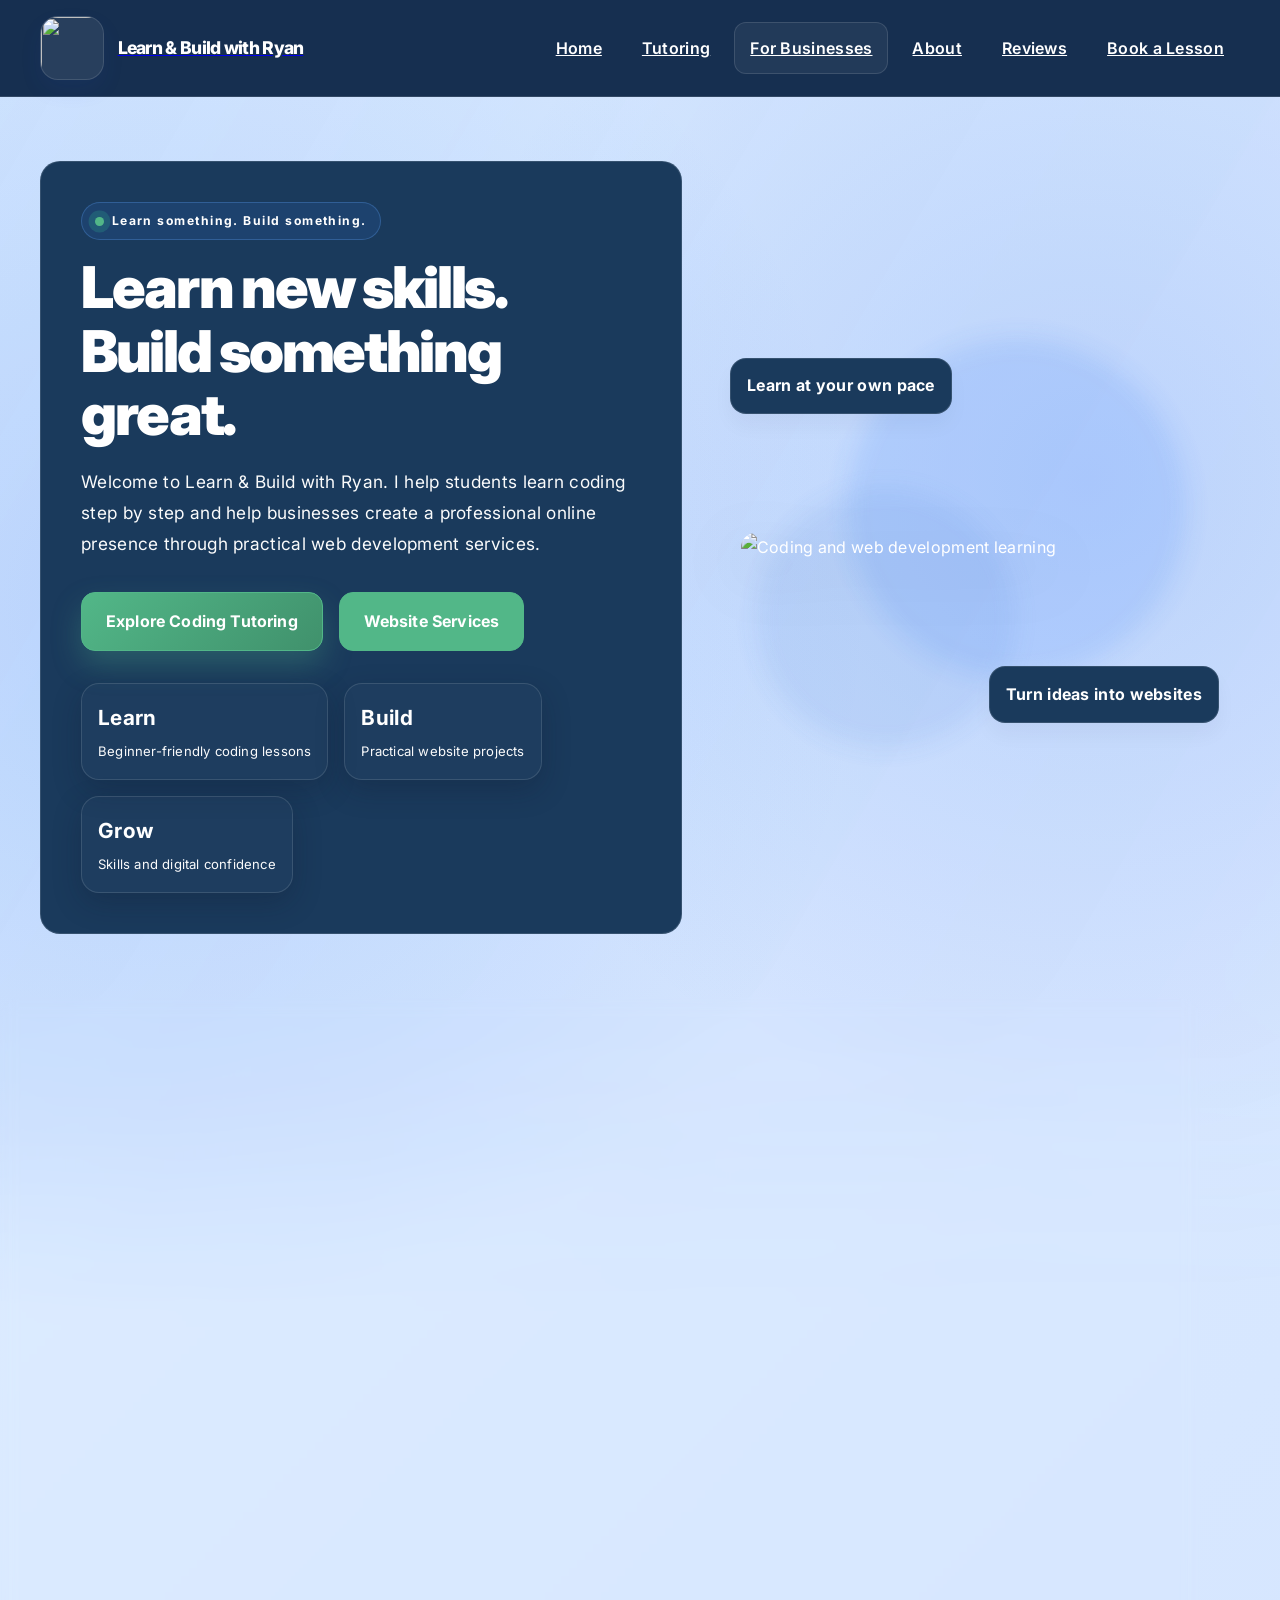
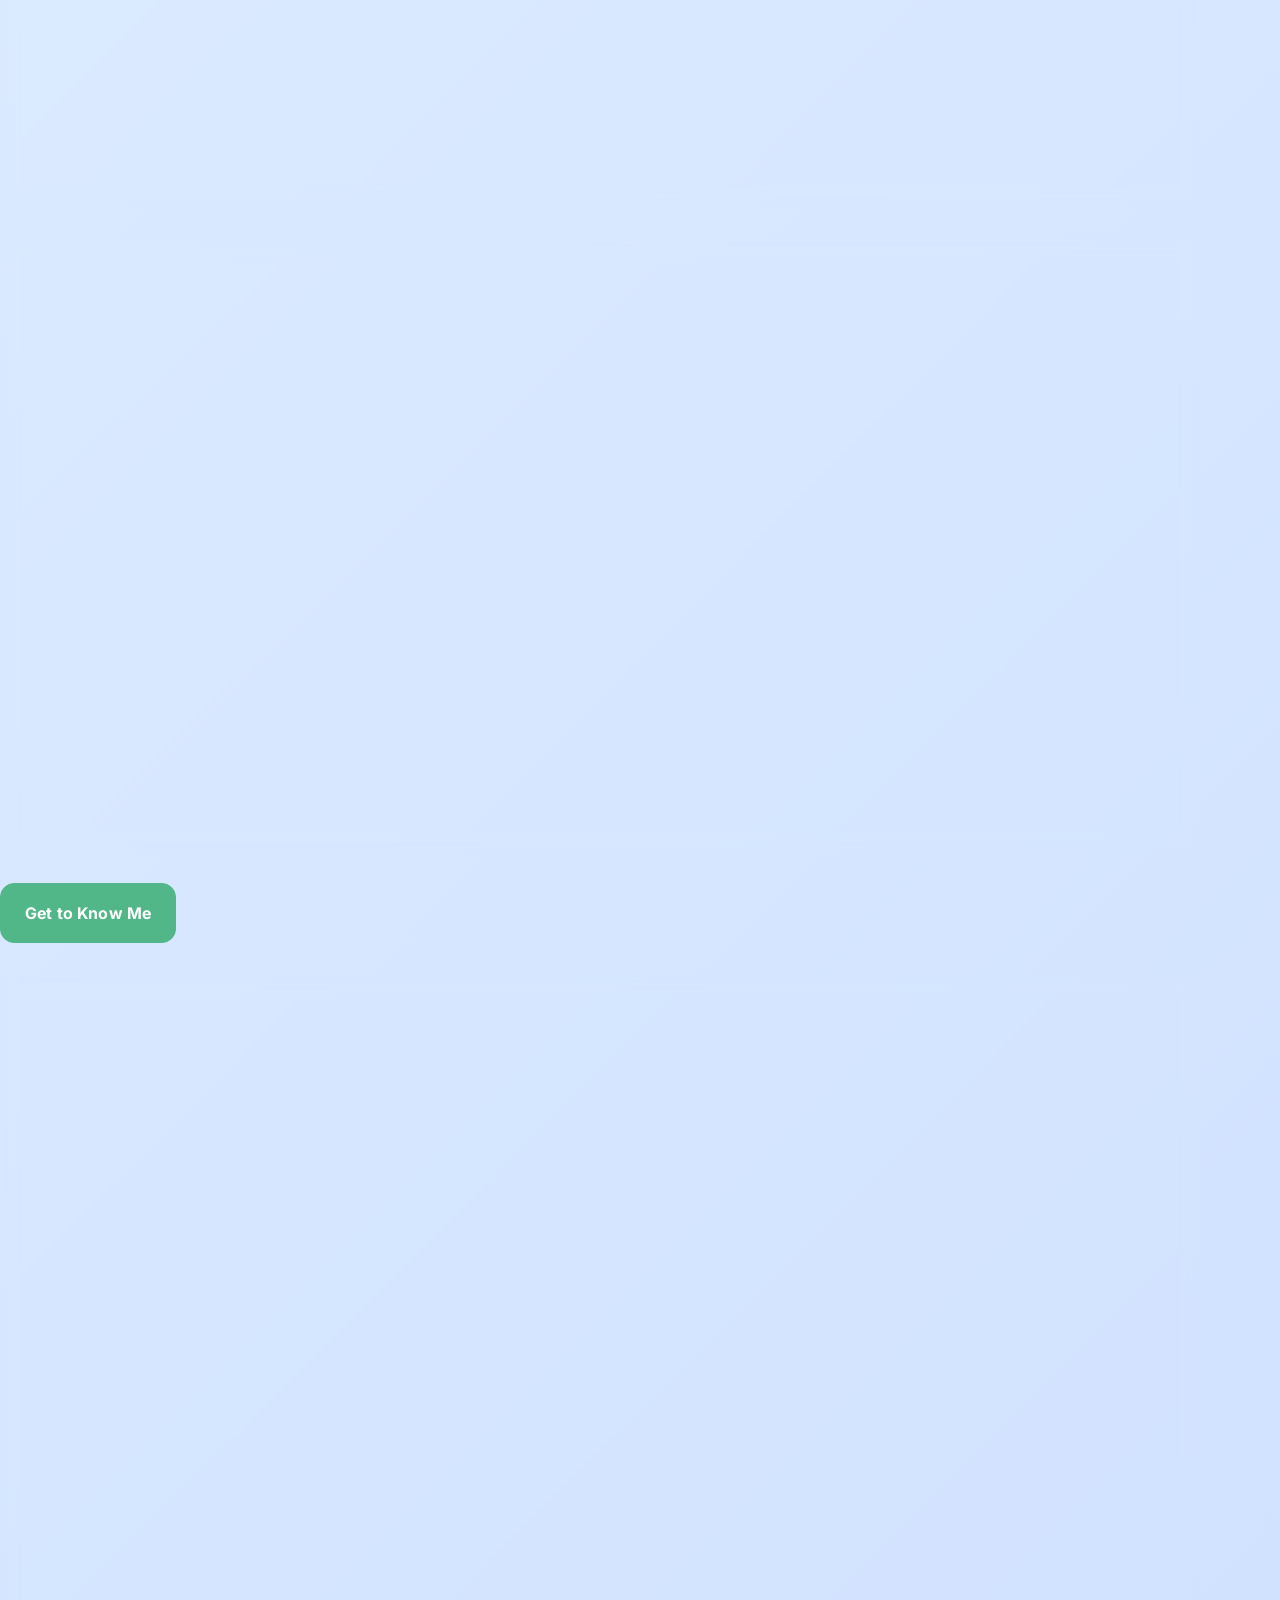
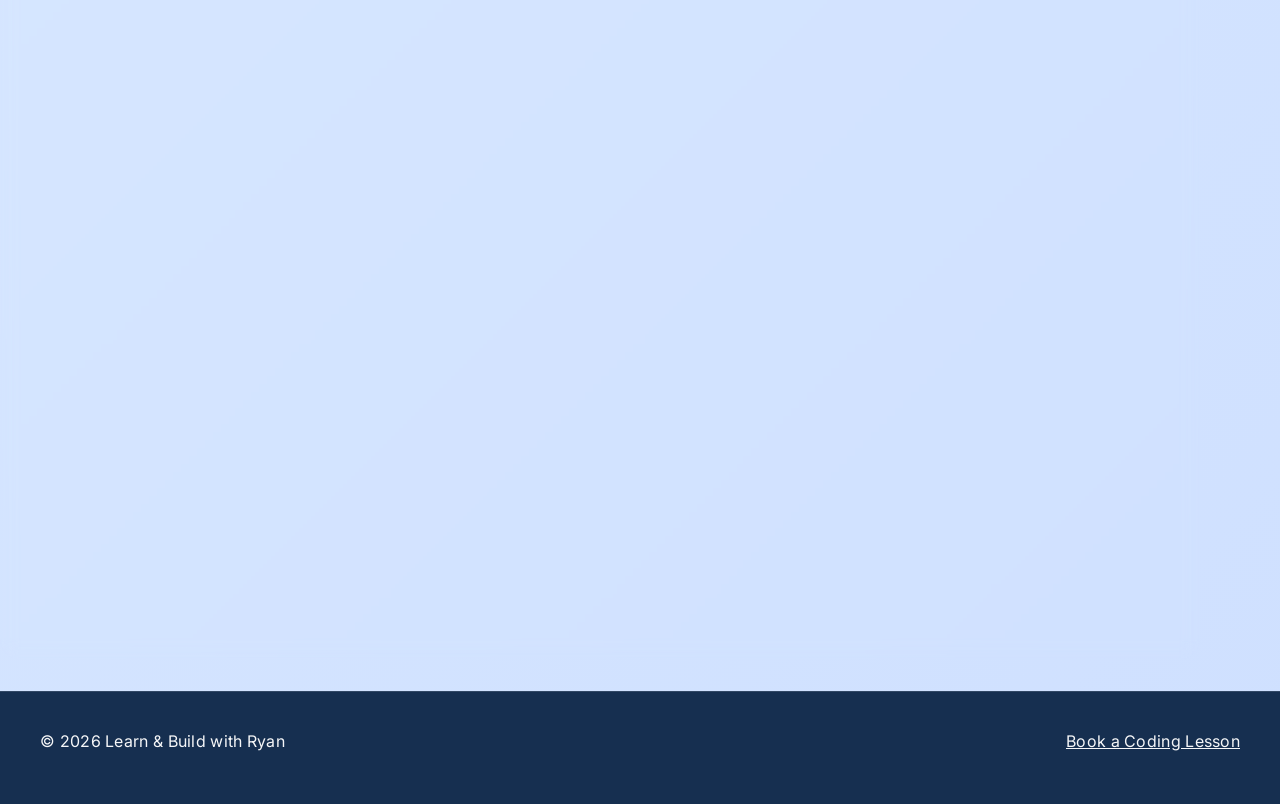
==== index.html @ 9c8d3584 "Update navigation across website pages" ====
<!DOCTYPE html>
<html lang="en">

<head>
  <meta charset="UTF-8">
  <meta name="viewport" content="width=device-width, initial-scale=1.0">
  <meta name="description"
    content="Learn coding with Ryan or get help building a website for your business. Friendly tutoring and practical web development services.">
  <meta name="theme-color" content="#162F50">
  <title>Learn & Build with Ryan | Coding & Web Services</title>
  <link rel="stylesheet" href="style.css">
</head>

<body>

  <div class="particle-field" aria-hidden="true"></div>

  <header>
    <nav class="navbar container" aria-label="Main navigation">
      <a href="index.html" class="logo-container" aria-label="Learn and Build with Ryan home">
        <img src="images/ryan-logo.png" alt="" class="logo-img">
        <span class="logo-text">Learn & Build with Ryan</span>
      </a>

      <ul class="nav-links">
        <li><a href="index.html">Home</a></li>
        <li><a href="services.html">Tutoring</a></li>
        <li><a href="business.html" class="active">For Businesses</a></li>
        <li><a href="about.html">About</a></li>
        <li><a href="review.html">Reviews</a></li>
        <li><a href="booking.html">Book a Lesson</a></li>
      </ul>
    </nav>
  </header>

  <main>
    <section class="hero container" aria-labelledby="hero-title">
      <div class="hero-content">
        <div class="eyebrow">Learn something. Build something.</div>

        <h1 id="hero-title">
          Learn new skills.
          <span>Build something great.</span>
        </h1>

        <p>
          Welcome to Learn & Build with Ryan. I help students learn coding
          step by step and help businesses create a professional online
          presence through practical web development services.
        </p>

        <div class="hero-actions">
          <a href="services.html" class="btn">Explore Coding Tutoring</a>
          <a href="business.html" class="btn secondary">Website Services</a>
        </div>

        <ul class="mini-stats">
          <li>
            <strong>Learn</strong>
            <span>Beginner-friendly coding lessons</span>
          </li>
          <li>
            <strong>Build</strong>
            <span>Practical website projects</span>
          </li>
          <li>
            <strong>Grow</strong>
            <span>Skills and digital confidence</span>
          </li>
        </ul>
      </div>

      <div class="hero-visual" aria-label="Coding and learning">
        <div class="orb orb-one"></div>
        <div class="orb orb-two"></div>
        <div class="floating-card card-top">Learn at your own pace</div>
        <div class="floating-card card-bottom">Turn ideas into websites</div>
        <img src="images/hero.png" alt="Coding and web development learning">
      </div>
    </section>

    <section class="container reveal audience-section" aria-labelledby="audience-title">
      <div class="section-header">
        <div class="section-tag">Choose your path</div>
        <h2 class="section-title" id="audience-title">
          What can I help you with?
        </h2>
        <p>Whether you want to learn a new skill or build your online presence, start here.</p>
      </div>

      <div class="feature-grid audience-grid">
        <article class="feature-card audience-card">
          <div class="icon" aria-hidden="true">🎓</div>
          <h3>I'm a Student</h3>
          <p>
            Learn HTML, CSS, JavaScript, and database fundamentals with
            personalized, beginner-friendly tutoring.
          </p>
          <ul class="service-list">
            <li>One-on-one online lessons</li>
            <li>Step-by-step explanations</li>
            <li>Practice and project guidance</li>
            <li>Flexible lesson booking</li>
          </ul>
          <a href="services.html" class="btn">Explore Tutoring</a>
        </article>

        <article class="feature-card audience-card">
          <div class="icon" aria-hidden="true">💼</div>
          <h3>I'm a Business Owner</h3>
          <p>
            Give your business a professional online presence with website
            creation, redesigns, and practical website updates.
          </p>
          <ul class="service-list">
            <li>New business websites</li>
            <li>Website redesigns</li>
            <li>Content and layout updates</li>
            <li>Project inquiries and quotes</li>
          </ul>
          <a href="business.html" class="btn">Explore Business Services</a>
        </article>
      </div>
    </section>

    <section class="container reveal">
      <div class="info-panel">
        <div class="section-header">
          <div class="section-tag">The approach</div>
          <h2 class="section-title">Personal guidance. Practical results.</h2>
        </div>

        <div class="dual-layout">
          <div class="text-block">
            <p>
              Technology can feel overwhelming when you don't know where to
              begin. My goal is to make the process easier through clear
              communication, practical work, and a focus on your needs.
            </p>
            <ul>
              <li>Friendly and straightforward communication</li>
              <li>Solutions tailored to each project or learner</li>
              <li>Practical skills and real-world website work</li>
            </ul>
          </div>

          <div class="mini-visual">
            <div class="badge">HTML · CSS · JavaScript · SQL</div>
          </div>
        </div>
      </div>
    </section>



    <div class="hero-actions">
      <a href="about.html" class="btn secondary">Get to Know Me</a>
    </div>
    </div>
    </div>
    </section>

    <section class="container reveal" aria-labelledby="contact-title">
      <div class="contact-grid">
        <div class="contact-box">
          <div class="section-tag">Get in touch</div>
          <h2 class="section-title" id="contact-title">
            Have a question or an idea?
          </h2>
          <p>
            Tell me what you'd like to learn or what kind of website your
            business needs. I'll review your message and get back to you.
          </p>
          <ul class="check-list">
            <li>Coding tutoring inquiries</li>
            <li>Business website projects</li>
            <li>Questions about available services</li>
          </ul>
        </div>


        <form class="contact-form">
          <h3>Contact Ryan</h3>

          <p>
            Interested in coding tutoring or a website for your business?
            Submit your inquiry using the form below.
          </p>

          <iframe
            src="https://docs.google.com/forms/d/e/1FAIpQLSeBYf6bjNIwd4nwk9gYL26ua2KBSJjbQeaKBGncpifrMAn0YQ/viewform?embedded=true"
            width="100%" height="850" frameborder="0" marginheight="0" marginwidth="0"
            title="Contact Ryan - Inquiry Form">
            Loading form…
          </iframe>

          <p>
            If the form does not appear,
            <a href="https://docs.google.com/forms/d/e/1FAIpQLSeBYf6bjNIwd4nwk9gYL26ua2KBSJjbQeaKBGncpifrMAn0YQ/viewform?usp=publish-editor"
              target="_blank" rel="noopener noreferrer">
              open the Google Form here
            </a>.
          </p>
        </form>

      </div>
    </section>
  </main>

  <footer>
    <div class="footer-inner">
      <p>© 2026 Learn & Build with Ryan</p>
      <a href="booking.html">Book a Coding Lesson</a>
    </div>
  </footer>

  <script src="script.js"></script>
</body>

</html>
---- style.css ----
@import url('https://fonts.googleapis.com/css2?family=Inter:wght@400;500;600;700;800;900&display=swap');

:root {
  --bg: #dfeeff; /* page background light blue */
  --bg-deep: #cfe0ff;
  --header: #162F50; /* header/nav: dark navy */
  --card: #1a3a5c; /* primary dark navy for all panels/cards - consistent with About page */
  --card-strong: #0f2640; /* darker navy for accents */
  --card-light: #2a5a8c; /* lighter navy for secondary elements */
  --primary: #52B788; /* growth green - educational & trustworthy */
  --primary-hover: #40916C;
  --text: #ffffff; /* main text on dark panels */
  --muted: #ffffff; /* secondary text - also white for readability */
  --border: rgba(255, 255, 255, 0.12);
  --success: #52B788;
  --warning: #f0c36a;
  --shadow: rgba(2, 6, 23, 0.32);
  --max-width: 1200px;
}

* {
  box-sizing: border-box;
  user-select: text;
}

html {
  scroll-behavior: smooth;
}

body {
  margin: 0;
  font-family: 'Inter', 'Segoe UI', sans-serif;
  background:
    radial-gradient(circle at 12% 15%, rgba(59, 130, 246, 0.18), transparent 20%),
    radial-gradient(circle at 85% 12%, rgba(37, 99, 235, 0.15), transparent 18%),
    linear-gradient(135deg, var(--bg) 0%, var(--bg-deep) 100%);
  color: var(--text);
  min-height: 100vh;
  line-height: 1.8;
  letter-spacing: 0.3px;
}

body::before {
  content: "";
  position: fixed;
  inset: -30%;
  background: linear-gradient(120deg, rgba(59,130,246,0.08), rgba(37,99,235,0.04), rgba(255,255,255,0.02));
  filter: blur(80px);
  pointer-events: none;
  animation: drift 20s ease-in-out infinite alternate;
}

@keyframes drift {
  0% { transform: rotate(0deg) scale(1); }
  100% { transform: rotate(8deg) scale(1.08); }
}

@keyframes float {
  0%, 100% { transform: translateY(0px); }
  50% { transform: translateY(-14px); }
}

@keyframes pulseGlow {
  0%, 100% { box-shadow: 0 0 0 0 rgba(124, 58, 237, 0.25); }
  50% { box-shadow: 0 0 25px 8px rgba(124, 58, 237, 0.18); }
}

@keyframes revealUp {
  0% {
    opacity: 0;
    transform: translateY(28px);
  }
  100% {
    opacity: 1;
    transform: translateY(0);
  }
}

img {
  max-width: 100%;
  display: block;
}

main {
  position: relative;
  z-index: 1;
}

.container,
main.section {
  width: min(var(--max-width), calc(100% - 2rem));
  margin: 0 auto;
}

header {
  position: sticky;
  top: 0;
  z-index: 40;
  backdrop-filter: blur(14px);
  background: var(--header);
  border-bottom: 1px solid var(--border);
}

.navbar {
  display: flex;
  align-items: center;
  justify-content: space-between;
  gap: 1rem;
  padding: 1rem 0;
}

.logo-container {
  display: flex;
  align-items: center;
  gap: 0.85rem;
}

.logo-img {
  width: 64px;
  height: 64px;
  object-fit: cover;
  border-radius: 18px;
  border: 1px solid rgba(255, 255, 255, 0.12);
  box-shadow: 0 10px 22px rgba(38, 78, 199, 0.08);
  background: rgba(255, 255, 255, 0.08);
}

.logo-text {
  margin: 0;
  font-size: clamp(1.1rem, 1.2vw, 1.75rem);
  font-weight: 800;
  letter-spacing: -0.04em;
  color: #ffffff;
}

.nav-links {
  display: flex;
  align-items: center;
  gap: 0.5rem;
  list-style: none;
  padding: 0;
  margin: 0;
}

.nav-links a {
  display: inline-flex;
  align-items: center;
  justify-content: center;
  padding: 0.72rem 1rem;
  border-radius: 12px;
  color: #ffffff;
  font-weight: 600;
  transition: transform 0.25s ease, background 0.25s ease, color 0.25s ease, box-shadow 0.25s ease;
}

.nav-links a:hover,
.nav-links a.active {
  color: var(--text);
  background: rgba(255, 255, 255, 0.05);
  box-shadow: inset 0 0 0 1px var(--border);
}

.hero {
  display: grid;
  grid-template-columns: 1.1fr 0.9fr;
  align-items: center;
  gap: 2rem;
  min-height: 75vh;
  padding: 4rem 0 2rem;
}

.hero-content {
  animation: revealUp 0.8s ease both;
  background: var(--card);
  padding: 2.5rem;
  border-radius: 20px;
  border: 1px solid var(--border);
  backdrop-filter: blur(10px);
}

.eyebrow {
  display: inline-flex;
  align-items: center;
  gap: 0.5rem;
  padding: 0.45rem 0.8rem;
  border-radius: 999px;
  font-size: 0.76rem;
  font-weight: 700;
  letter-spacing: 0.12em;
  text-transform: uppercase;
  color: #ffffff;
  background: rgba(59, 130, 246, 0.12);
  border: 1px solid rgba(96, 165, 250, 0.28);
  margin-bottom: 1rem;
}

.eyebrow::before {
  content: "";
  width: 0.55rem;
  height: 0.55rem;
  border-radius: 50%;
  background: var(--success);
  box-shadow: 0 0 0 0.4rem rgba(52, 211, 153, 0.18);
}

.hero-content h1,
.section-title {
  margin: 0;
  font-size: clamp(2.6rem, 4.5vw, 5rem);
  line-height: 1.1;
  letter-spacing: -0.04em;
  font-weight: 900;
  color: #ffffff;
}

.hero-content h1 span,
.section-title span {
  background: linear-gradient(135deg, #F8FAFC 0%, #DCEAFE 28%, #7CB3FF 60%, #F8FAFC 100%);
  -webkit-background-clip: text;
  background-clip: text;
  color: transparent;
}

.hero-content p {
  max-width: 42rem;
  margin: 1.25rem 0 0;
  font-size: 1.08rem;
  color: #ffffff;
  line-height: 1.8;
  letter-spacing: 0.3px;
}

.hero-actions {
  display: flex;
  flex-wrap: wrap;
  gap: 1rem;
  margin-top: 2rem;
}

.btn {
  display: inline-flex;
  align-items: center;
  justify-content: center;
  padding: 0.9rem 1.5rem;
  border-radius: 14px;
  font-weight: 700;
  letter-spacing: 0.01em;
  color: var(--text);
  background: linear-gradient(135deg, var(--primary) 0%, var(--primary-hover) 100%);
  border: 1px solid rgba(255, 255, 255, 0.08);
  box-shadow: 0 14px 30px rgba(82, 183, 136, 0.28);
  transition: transform 0.2s ease, box-shadow 0.2s ease, filter 0.2s ease;
}

.btn:hover {
  background: linear-gradient(135deg, var(--primary-hover) 0%, var(--primary) 100%);
  box-shadow: 0 16px 28px rgba(82, 183, 136, 0.32);
}

.btn.secondary {
  background: rgba(255, 255, 255, 0.05);
  border: 1px solid var(--border);
  color: var(--text);
  box-shadow: none;
}

.mini-stats {
  list-style: none;
  display: flex;
  gap: 1rem;
  flex-wrap: wrap;
  padding: 0;
  margin: 2rem 0 0;
}

.mini-stats li {
  min-width: 140px;
  padding: 0.9rem 1rem;
  border-radius: 18px;
  background: rgba(255, 255, 255, 0.02);
  border: 1px solid rgba(255, 255, 255, 0.12);
  box-shadow: 0 10px 28px rgba(15, 23, 42, 0.25);
}

.mini-stats strong {
  display: block;
  font-size: 1.3rem;
  color: #ffffff;
}

.mini-stats span {
  color: #ffffff;
  font-size: 0.82rem;
  line-height: 1.6;
  letter-spacing: 0.2px;
}

.hero-visual {
  position: relative;
  min-height: 500px;
  display: grid;
  place-items: center;
}

.hero-visual img {
  position: relative;
  z-index: 2;
  width: min(480px, 90%);
  border-radius: 26px;
  object-fit: contain;
  filter: drop-shadow(0 18px 30px rgba(2, 6, 23, 0.28));
  animation: float 6s ease-in-out infinite;
}

.orb {
  position: absolute;
  border-radius: 50%;
  filter: blur(12px);
  opacity: 0.8;
}

.orb-one {
  width: 340px;
  height: 340px;
  background: rgba(59, 130, 246, 0.18);
  top: 8%;
  right: 10%;
  animation: pulseGlow 4.5s ease-in-out infinite;
}

.orb-two {
  width: 260px;
  height: 260px;
  background: rgba(76, 126, 220, 0.14);
  left: 8%;
  bottom: 10%;
  animation: pulseGlow 5.2s ease-in-out infinite 0.7s;
}

.floating-card {
  position: absolute;
  z-index: 3;
  padding: 0.8rem 1rem;
  border: 1px solid var(--border);
  border-radius: 16px;
  background: var(--card);
  color: var(--text);
  font-weight: 700;
  box-shadow: 0 12px 20px rgba(15, 23, 42, 0.04);
}

.card-top {
  top: 12%;
  left: 3%;
}

.card-bottom {
  right: 4%;
  bottom: 15%;
}

.feature-grid {
  display: grid;
  grid-template-columns: repeat(3, minmax(0, 1fr));
  gap: 1.3rem;
  padding: 2rem 0 1rem;
}

.feature-card,
.info-panel,
.testimonial,
.section-card,
.booking-shell,
.contact-box,
.service-item,
.about-panel,
.review-panel,
.price-card,
.contact-form {
  background: var(--card);
  border: 1px solid var(--border);
  box-shadow: 0 18px 36px rgba(5, 15, 27, 0.18);
}

.feature-card {
  padding: 1.5rem;
}

.feature-card .icon,
.mini-visual .badge {
  background: rgba(59, 130, 246, 0.12);
  border: 1px solid rgba(255, 255, 255, 0.08);
}

.feature-card h3 {
  margin: 0 0 0.7rem;
  font-size: 1.2rem;
  color: #ffffff;
}

.feature-card p {
  margin: 0;
  color: #ffffff;
  line-height: 1.7;
  letter-spacing: 0.2px;
}

.info-panel {
  margin-top: 2rem;
  padding: 2rem;
  background: var(--card) !important;
  backdrop-filter: blur(10px);
  border: 1px solid var(--border);
}

.section-header {
  margin-bottom: 1.4rem;
  background: var(--card);
  padding: 2rem;
  border-radius: 20px;
  border: 1px solid var(--border);
}

.section-tag {
  color: #ffffff;
  text-transform: none;
}

.section-title {
  font-size: clamp(2rem, 3vw, 3rem);
  margin-top: 0.6rem;
}

.dual-layout {
  display: grid;
  grid-template-columns: 1.2fr 0.8fr;
  gap: 1.5rem;
  align-items: center;
}

.text-block {
  color: var(--muted);
}

.text-block p {
  margin: 0 0 1rem;
  line-height: 1.8;
  letter-spacing: 0.3px;
}

.text-block ul {
  list-style: none;
  padding: 0;
  margin: 1rem 0 0;
  display: grid;
  gap: 0.7rem;
}

.text-block li {
  display: flex;
  align-items: center;
  gap: 0.6rem;
  color: #ffffff;
}

.text-block li::before {
  content: "✓";
  display: inline-grid;
  place-items: center;
  width: 1.4rem;
  height: 1.4rem;
  border-radius: 50%;
  background: rgba(52, 211, 153, 0.14);
  color: var(--success);
  font-weight: 900;
}

.mini-visual {
  position: relative;
  min-height: 280px;
  display: grid;
  place-items: center;
}

.mini-visual::before,
.mini-visual::after {
  content: "";
  position: absolute;
  border-radius: 24px;
  border: 1px solid var(--border);
  background: rgba(255, 255, 255, 0.04);
}

.mini-visual::before {
  width: 250px;
  height: 180px;
  transform: rotate(-10deg);
}

.mini-visual::after {
  width: 210px;
  height: 160px;
  transform: rotate(10deg);
}

.mini-visual .badge {
  position: relative;
  z-index: 1;
  padding: 1rem 1.2rem;
  border-radius: 18px;
  background: linear-gradient(135deg, rgba(124, 58, 237, 0.18), rgba(34, 211, 238, 0.18));
  border: 1px solid rgba(255, 255, 255, 0.1);
  font-weight: 800;
  text-align: center;
  box-shadow: 0 16px 36px rgba(15, 23, 42, 0.42);
}

main.section {
  padding: 3rem 0 4rem;
}

.about-container,
.booking-shell,
.review-panel,
.service-grid {
  display: grid;
  gap: 1.5rem;
  align-items: start;
  background: var(--card);
  padding: 2rem;
  border-radius: 20px;
  border: 1px solid var(--border);
}

.about-container {
  grid-template-columns: 1.1fr 0.9fr;
}

.about-panel,
.booking-shell,
.review-panel,
.service-item {
  padding: 2rem;
}

.about-panel p,
.service-item p,
.review-panel p {
  color: var(--muted);
  line-height: 1.8;
  letter-spacing: 0.3px;
}

.about-panel ul,
.service-list,
ul.check-list {
  list-style: none;
  padding: 0;
  margin: 1rem 0 0;
  display: grid;
  gap: 0.8rem;
}

.about-panel li,
.service-list li,
.check-list li {
  color: #ffffff;
  display: flex;
  align-items: center;
  gap: 0.7rem;
  line-height: 1.8;
  letter-spacing: 0.2px;
}

.about-panel li::before,
.service-list li::before,
.check-list li::before {
  content: "✦";
  color: var(--secondary);
  font-weight: 700;
}

.image-container {
  display: grid;
  place-items: center;
  min-height: 360px;
  border-radius: 28px;
  background: rgba(255, 255, 255, 0.8);
  border: 1px solid var(--border);
  box-shadow: 0 18px 42px rgba(15, 23, 42, 0.25);
}

.image-container img {
  width: min(440px, 90%);
  border-radius: 22px;
  filter: drop-shadow(0 18px 30px rgba(2, 6, 23, 0.28));
  animation: float 7s ease-in-out infinite;
}

.service-grid {
  grid-template-columns: repeat(2, minmax(0, 1fr));
}

.service-item h3 {
  margin-top: 0;
}

.testimonial-grid {
  display: grid;
  grid-template-columns: repeat(2, minmax(0, 1fr));
  gap: 1.3rem;
  background: var(--card);
  padding: 2rem;
  border-radius: 20px;
  border: 1px solid var(--border);
}

.testimonial {
  padding: 1.5rem;
}

.testimonial p {
  margin: 0;
  color: var(--muted);
  line-height: 1.8;
  letter-spacing: 0.3px;
}

.rating {
  display: inline-block;
  margin-top: 0.9rem;
  color: var(--warning);
  letter-spacing: 0.18em;
}

form {
  display: grid;
  gap: 1rem;
  margin-top: 1rem;
}

.form-row {
  display: grid;
  grid-template-columns: repeat(2, minmax(0, 1fr));
  gap: 1rem;
}

input,
select,
textarea,
button {
  font: inherit;
}

input,
select,
textarea {
  width: 100%;
  padding: 0.9rem 1rem;
  border-radius: 14px;
  border: 1px solid var(--border);
  background: rgba(255, 255, 255, 0.04);
  color: var(--text);
  transition: border-color 0.25s ease, box-shadow 0.25s ease;
}

input::placeholder,
textarea::placeholder {
  color: var(--muted);
}

input:focus,
select:focus,
textarea:focus {
  border-color: rgba(96, 165, 250, 0.75);
  box-shadow: 0 0 0 4px rgba(59, 130, 246, 0.12);
}

textarea {
  min-height: 130px;
  resize: vertical;
}

#bookingMessage {
  min-height: 1.4rem;
  margin-top: 0.5rem;
  font-weight: 700;
  text-align: center;
  color: var(--text);
}

footer {
  position: relative;
  z-index: 1;
  border-top: 1px solid var(--border);
  background: var(--header);
  padding: 1.2rem 0 2rem;
  margin-top: 2rem;
}

.footer-inner {
  width: min(var(--max-width), calc(100% - 2rem));
  margin: 0 auto;
  display: flex;
  align-items: center;
  justify-content: space-between;
  gap: 1rem;
  color: var(--muted);
}

.footer-inner a {
  color: var(--text);
}


.reveal {
  opacity: 1;
  transform: none;
  transition: none;
}

.reveal.visible {
  opacity: 1;
  transform: none;
}

/* Dark wrapper for feature sections */
section.container.reveal {
  background: var(--card);
  padding: 2rem;
  border-radius: 20px;
  border: 1px solid var(--border);
  backdrop-filter: blur(8px);
  margin: 2rem 0;
}

.particle-field {
  position: fixed;
  inset: 0;
  pointer-events: none;
  z-index: 0;
  opacity: 0.32;
  background-image:
    radial-gradient(circle at 10% 20%, rgba(255,255,255,0.28) 0 1px, transparent 1.5px),
    radial-gradient(circle at 30% 70%, rgba(131, 178, 255, 0.2) 0 1.2px, transparent 2px),
    radial-gradient(circle at 75% 40%, rgba(255,255,255,0.2) 0 1.2px, transparent 2px),
    radial-gradient(circle at 60% 80%, rgba(255,255,255,0.18) 0 1px, transparent 1.8px);
  animation: particleDrift 22s linear infinite;
}

@keyframes particleDrift {
  0% { transform: translateY(0) translateX(0); }
  50% { transform: translateY(14px) translateX(-10px); }
  100% { transform: translateY(0) translateX(0); }
}

.pricing-grid {
  display: grid;
  grid-template-columns: repeat(3, minmax(0, 1fr));
  gap: 1.4rem;
  margin-top: 1.5rem;
}

.price-card {
  position: relative;
  padding: 1.7rem 1.4rem;
  border-radius: 24px;
  background: var(--card);
  border: 1px solid var(--border);
  box-shadow: 0 20px 44px rgba(15, 23, 42, 0.24);
  transition: transform 0.25s ease, border-color 0.25s ease, box-shadow 0.25s ease;
}

.price-card:hover {
  transform: translateY(-4px);
  border-color: rgba(38, 78, 199, 0.35);
  box-shadow: 0 24px 52px rgba(15, 23, 42, 0.28);
}

.price-card.featured {
  background: var(--card-light);
  border-color: rgba(255, 255, 255, 0.18);
}

.price-badge {
  display: inline-flex;
  padding: 0.45rem 0.7rem;
  border-radius: 999px;
  font-size: 0.7rem;
  font-weight: 700;
  text-transform: uppercase;
  letter-spacing: 0.08em;
  color: #ffffff;
  background: rgba(255, 255, 255, 0.08);
  border: 1px solid rgba(255, 255, 255, 0.12);
}

.price-badge.popular {
  background: rgba(34, 211, 238, 0.12);
  border-color: rgba(34, 211, 238, 0.2);
}

.price-card h3 {
  margin: 1rem 0 0.5rem;
  font-size: 1.5rem;
  color: #f8fbff;
}

.price {
  font-size: 2.5rem;
  font-weight: 900;
  letter-spacing: -0.05em;
  color: #f8fbff;
  margin-bottom: 1rem;
}

.price span {
  font-size: 0.9rem;
  color: var(--muted);
  font-weight: 600;
}

.price-card ul,
.check-list {
  list-style: none;
  padding: 0;
  margin: 0 0 1.25rem;
  display: grid;
  gap: 0.7rem;
}

.price-card li {
  color: var(--muted);
  display: flex;
  align-items: center;
  gap: 0.6rem;
}

.price-card li::before,
.check-list li::before {
  content: "✓";
  display: inline-grid;
  place-items: center;
  width: 1.3rem;
  height: 1.3rem;
  border-radius: 50%;
  background: rgba(52, 211, 153, 0.16);
  color: var(--success);
  font-weight: 800;
}

.contact-grid {
  display: grid;
  grid-template-columns: 1fr 1.1fr;
  gap: 1.4rem;
  margin-top: 1rem;
}

.contact-box,
.contact-form {
  padding: 2rem;
  border-radius: 24px;
  background: var(--card);
  border: 1px solid var(--border);
  box-shadow: 0 20px 44px rgba(15, 23, 42, 0.22);
}

.contact-box p {
  color: var(--muted);
}

.contact-box,
.contact-box .section-tag,
.contact-box .section-title,
.contact-box h2,
.contact-box p,
.contact-box li,
.contact-form,
.contact-form label,
.contact-form span,
.contact-form input,
.contact-form textarea,
.contact-form input::placeholder,
.contact-form textarea::placeholder,
#contactMessage {
  color: var(--text);
}

.contact-form input::placeholder,
.contact-form textarea::placeholder {
  color: var(--muted);
}

.contact-box p,
.contact-box li,
.contact-form label,
.contact-form span {
  opacity: 1;
}

/* Force white text and stronger contrast for all dark panels to ensure readability */
.feature-card,
.info-panel,
.testimonial,
.section-card,
.booking-shell,
.contact-box,
.service-item,
.about-panel,
.review-panel,
.price-card,
.contact-form,
.mini-stats li,
.trust-box,
.image-container {
  color: var(--text) !important;
}

.feature-card p,
.about-panel p,
.service-item p,
.review-panel p,
.testimonial p,
.contact-box p,
.trust-box p,
.text-block p,
.text-block li,
.about-panel li,
.service-list li,
.check-list li,
.price-card li,
.mini-stats span,
.hero-content p,
footer p,
.footer-inner,
.footer-inner p,
.footer-inner a {
  color: var(--text) !important;
  opacity: 0.98;
}

.mini-stats strong,
.mini-stats span {
  color: var(--text) !important;
}

input::placeholder,
textarea::placeholder {
  color: rgba(248,250,252,0.85) !important;
}

.trust-strip {
  margin-top: 2rem;
}

.trust-box {
  display: grid;
  grid-template-columns: 1fr 1.2fr;
  gap: 1.5rem;
  align-items: center;
  padding: 2rem;
  border-radius: 22px;
  background: var(--card);
  border: 1px solid var(--border);
  box-shadow: 0 18px 36px rgba(10, 24, 47, 0.18);
  color: #ffffff;
}

.trust-box p,
.trust-box .section-tag,
.trust-box .section-title,
.trust-box h2,
.trust-box h3 {
  color: #ffffff;
}

.trust-box p {
  margin: 0;
  opacity: 0.95;
}

@media (max-width: 900px) {
  .hero,
  .about-container,
  .dual-layout,
  .service-grid,
  .testimonial-grid,
  .feature-grid {
    grid-template-columns: 1fr;
  }

  .hero {
    padding-top: 3rem;
  }

  .hero-visual {
    order: -1;
    min-height: 360px;
  }

  .floating-card {
    font-size: 0.85rem;
  }

  .pricing-grid,
  .contact-grid {
    grid-template-columns: 1fr;
  }

  .trust-box {
    grid-template-columns: 1fr;
  }
}

@media (max-width: 720px) {
  .navbar {
    flex-direction: column;
    align-items: center;
    padding: 1rem 0;
  }

  .nav-links {
    flex-wrap: wrap;
    justify-content: center;
  }

  .logo-container {
    flex-direction: column;
    text-align: center;
  }

  .hero-content h1,
  .section-title {
    letter-spacing: -0.05em;
  }

  .hero-actions,
  .form-row {
    grid-template-columns: 1fr;
    display: grid;
  }

  .mini-stats {
    display: grid;
    grid-template-columns: repeat(2, minmax(0, 1fr));
  }

  .feature-card,
  .about-panel,
  .booking-shell,
  .review-panel,
  .service-item,
  .info-panel {
    padding: 1.25rem;
  }

  .footer-inner {
    flex-direction: column;
    text-align: center;
  }
}

.feature-card h3,
.feature-card p,
.text-block,
.text-block p,
.text-block li,
.about-panel p,
.about-panel li,
.service-item p,
.service-item h3,
.service-list li,
.review-panel p,
.testimonial p,
.contact-box,
.contact-box p,
.contact-box li,
.contact-form label,
.contact-form span,
.mini-stats li,
.mini-stats strong,
.mini-stats span,
.trust-box p,
.footer-inner,
.footer-inner p,
.footer-inner a,
.hero-content p,
.section-tag,
.hero-content h1,
.section-title,
.price-card h3,
.price-card li,
.price,
.price span,
#contactMessage,
#bookingMessage {
  color: var(--text);
}

.feature-card p,
.about-panel p,
.service-item p,
.review-panel p,
.testimonial p,
.contact-box p,
.trust-box p,
.text-block p,
.text-block li,
.about-panel li,
.service-list li,
.check-list li,
.price-card li,
.mini-stats span,
.footer-inner p,
.footer-inner a,
.hero-content p,
.contact-box li {
  color: var(--muted);
}

.price-card .price,
.price-card h3,
.price-card li,
.price-card .price span,
.price-badge,
.btn,
.btn.secondary,
.logo-text,
.nav-links a,
.nav-links a.active,
.nav-links a:hover,
.contact-form input,
.contact-form textarea,
.contact-form input::placeholder,
.contact-form textarea::placeholder,
#contactMessage,
#bookingMessage,
.section-tag,
.hero-content h1,
.section-title,
.service-item h3,
.contact-form label,
.contact-form span {
  color: var(--text);
}

.price-card li::before,
.check-list li::before,
.about-panel li::before,
.service-list li::before,
.text-block li::before {
  color: #DDEBFF;
  background: rgba(255, 255, 255, 0.08);
}

.eyebrow,
.price-badge,
.price-badge.popular {
  text-transform: none;
}

/* Green clickable buttons */
a.btn,
button,
input[type="submit"],
input[type="button"],
.btn {
  background-color: #52B788 !important;
  color: #ffffff !important;
  -webkit-text-fill-color: #ffffff !important;
  border: 1px solid #52B788 !important;
  cursor: pointer;
  text-decoration: none;
}

/* Darker green on hover */
a.btn:hover,
button:hover,
input[type="submit"]:hover,
input[type="button"]:hover,
.btn:hover {
  background-color: #40916C !important;
  border-color: #40916C !important;
}

/* Main heading completely white */
.hero-content h1,
.hero-content h1 span {
  color: #ffffff !important;
  -webkit-text-fill-color: #ffffff !important;
  background: none !important;
}
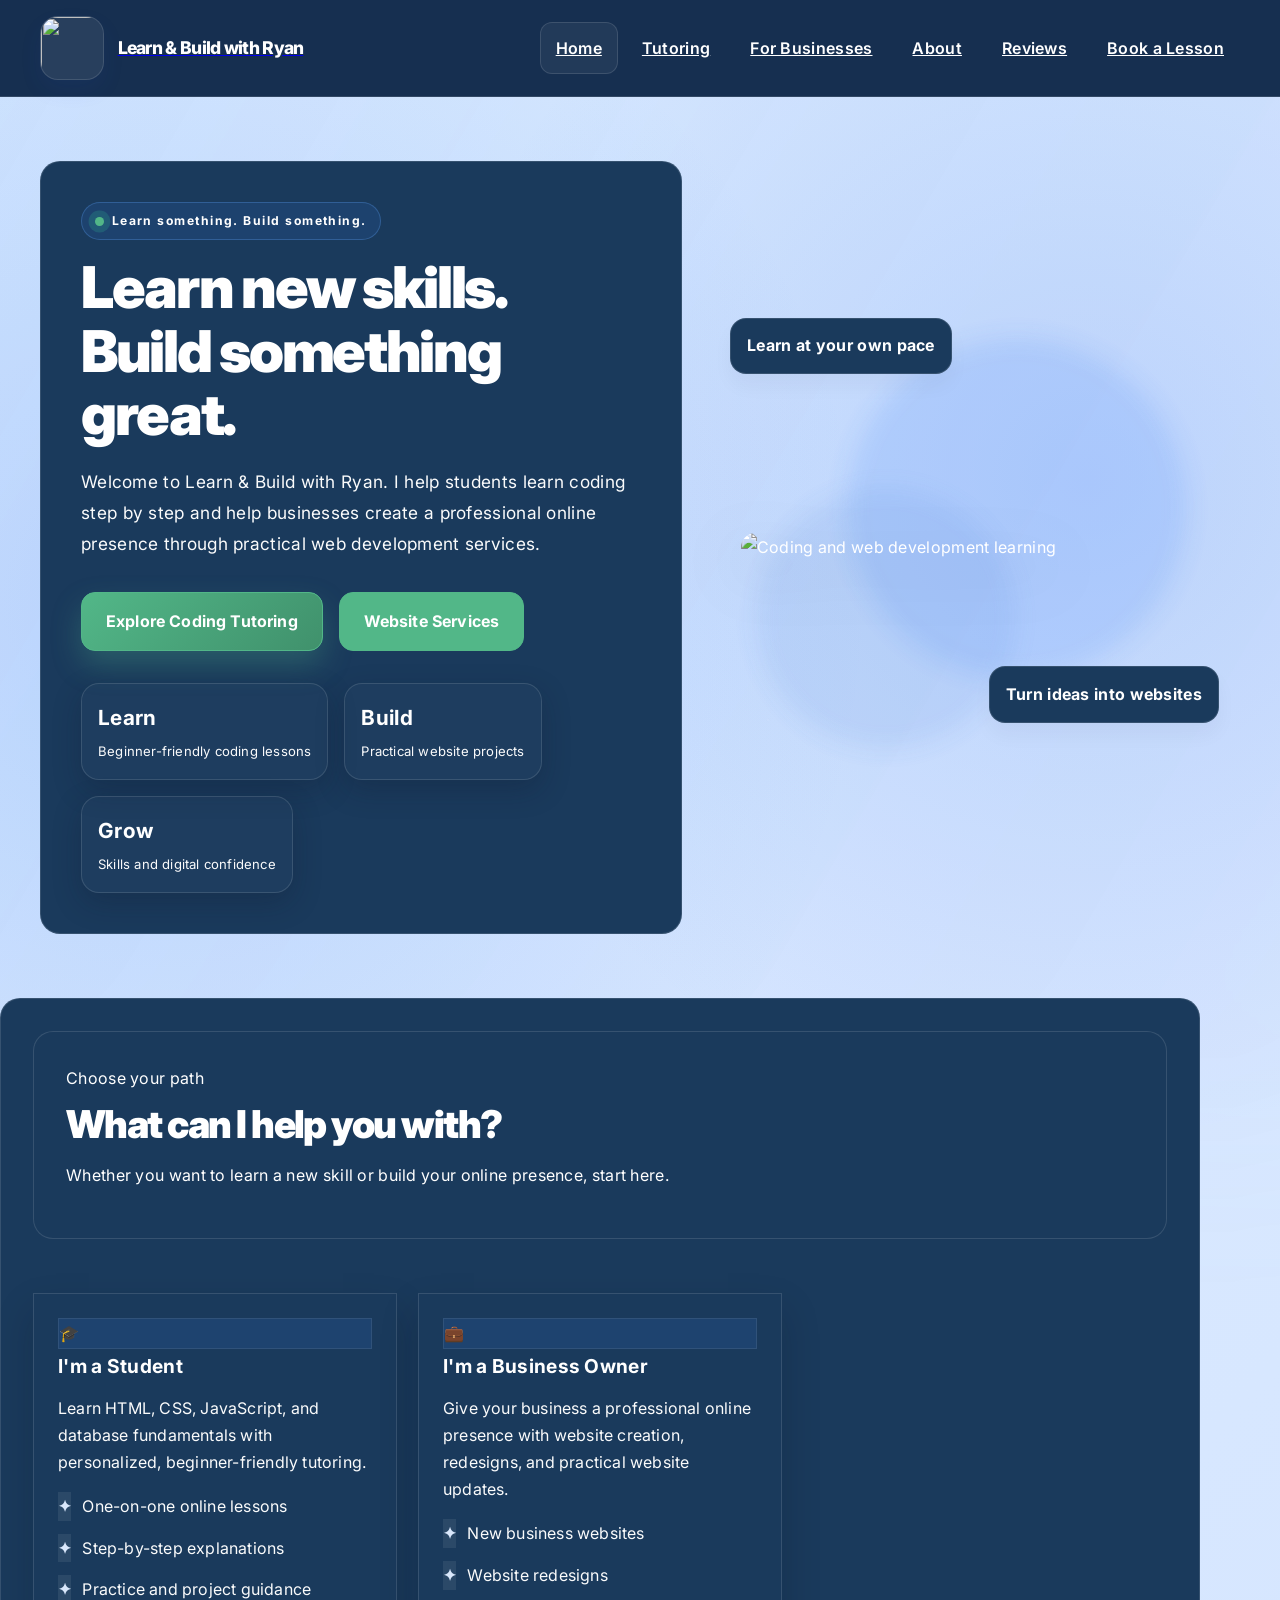
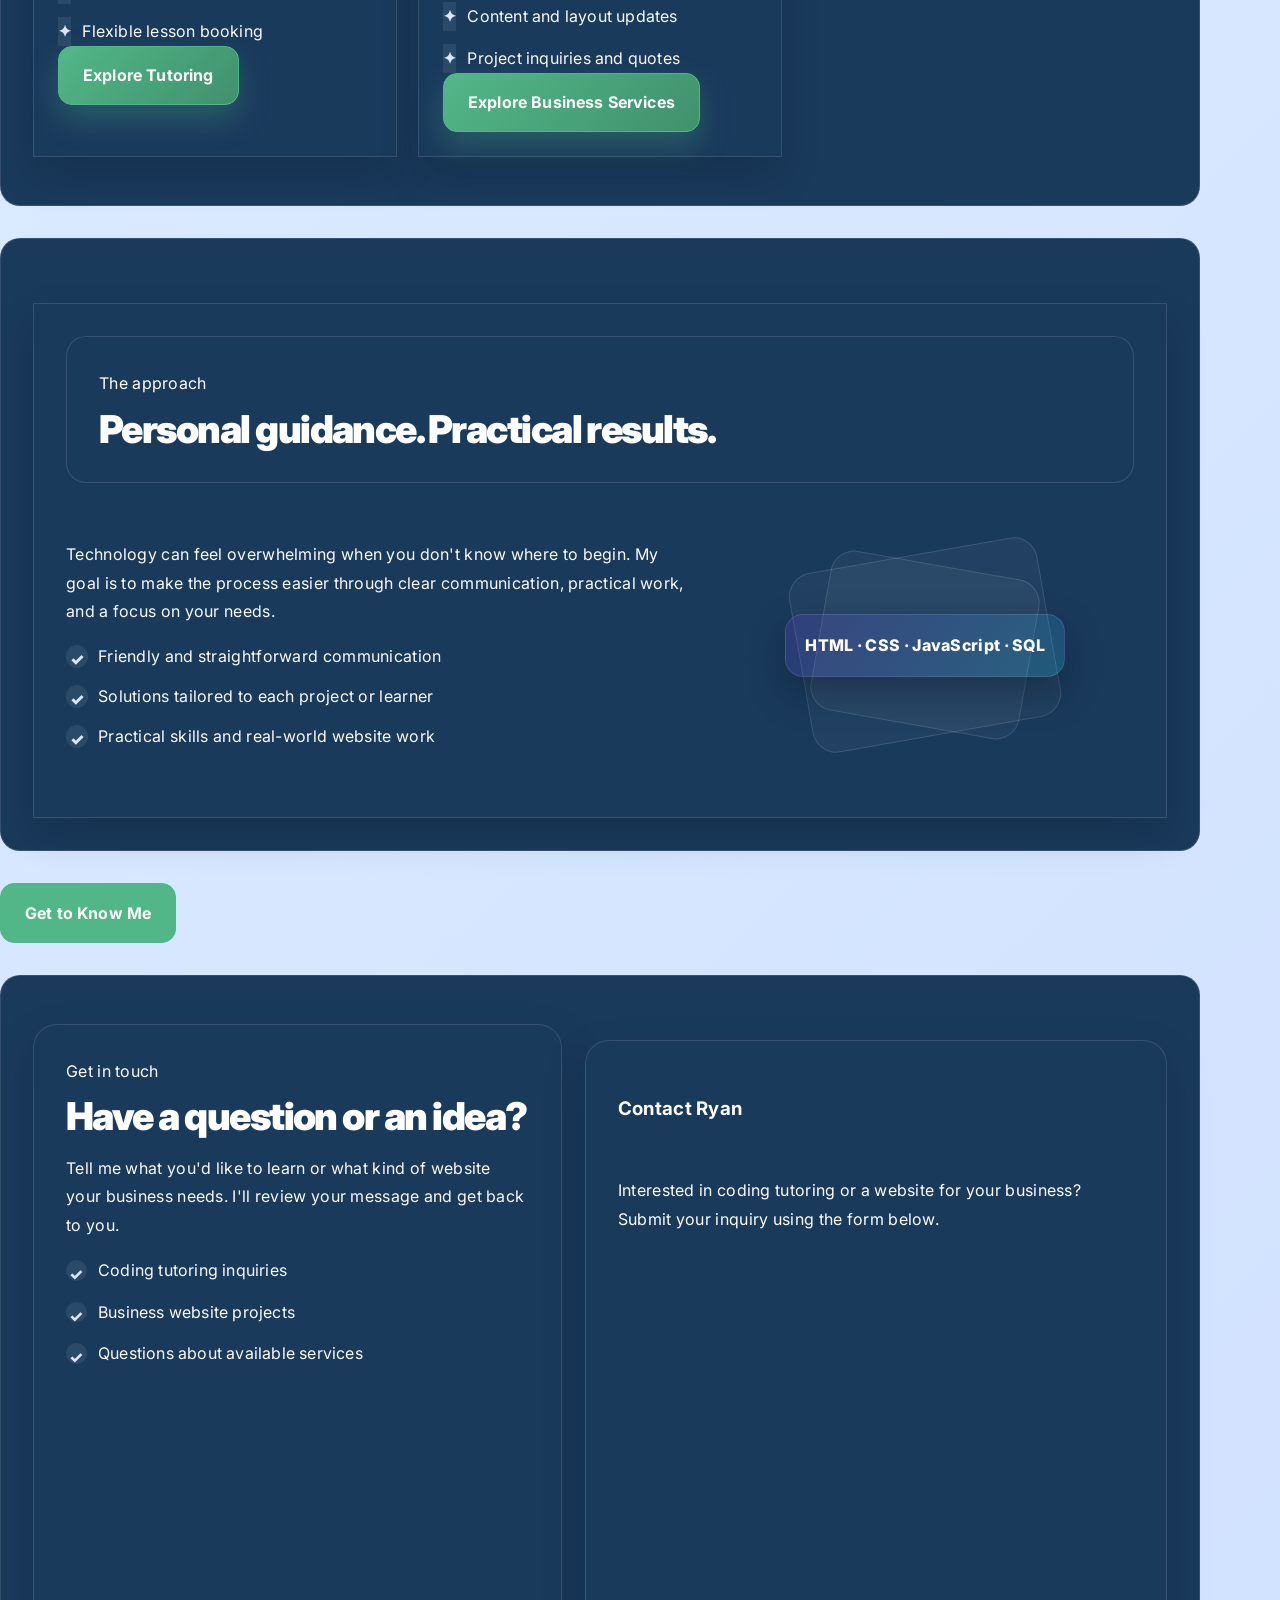
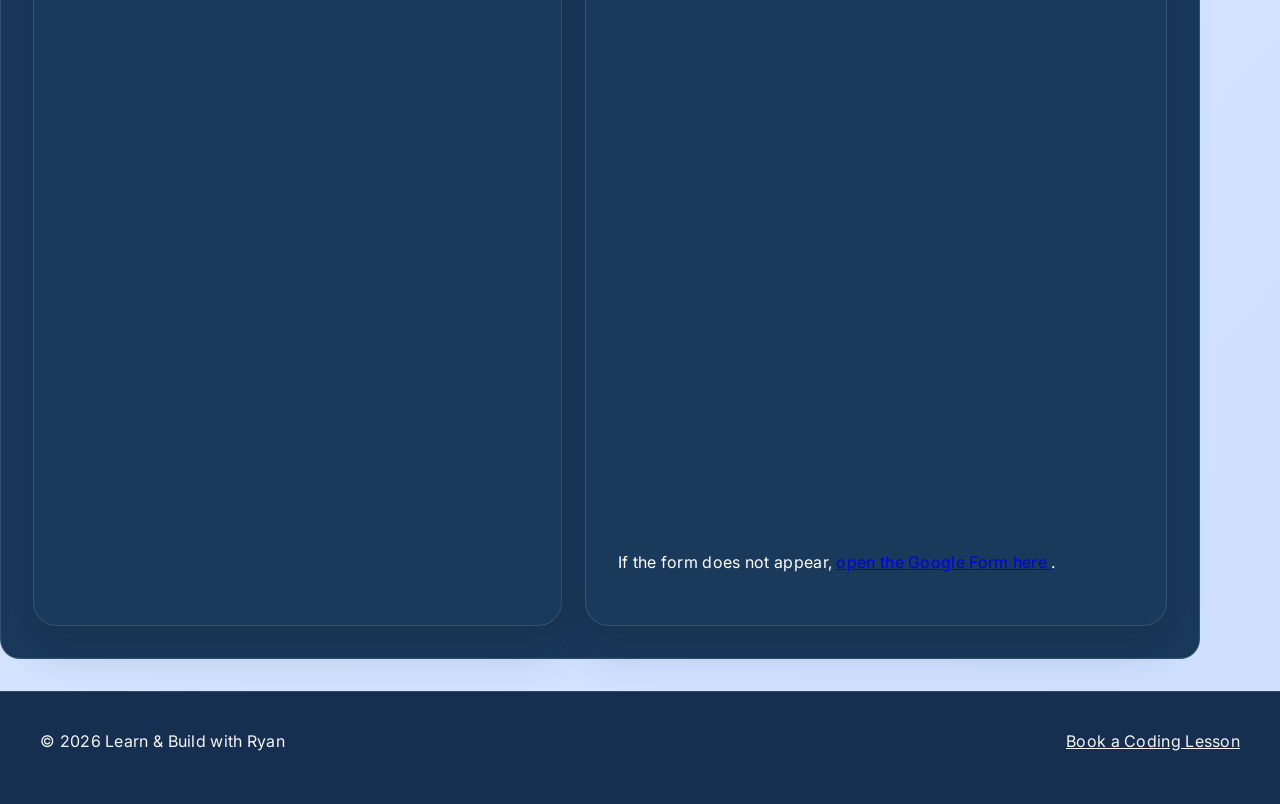
==== commit acc8cd3a: "Update website navigation and layout" ====
--- a/index.html
+++ b/index.html
@@ -23,9 +23,9 @@
       </a>
 
       <ul class="nav-links">
-        <li><a href="index.html">Home</a></li>
+        <li><a href="index.html" class="active">Home</a></li>
         <li><a href="services.html">Tutoring</a></li>
-        <li><a href="business.html" class="active">For Businesses</a></li>
+        <li><a href="business.html">For Businesses</a></li>
         <li><a href="about.html">About</a></li>
         <li><a href="review.html">Reviews</a></li>
         <li><a href="booking.html">Book a Lesson</a></li>
--- a/style.css
+++ b/style.css
@@ -350,7 +350,7 @@
 }
 
 .card-top {
-  top: 12%;
+  top: 4%;
   left: 3%;
 }
 
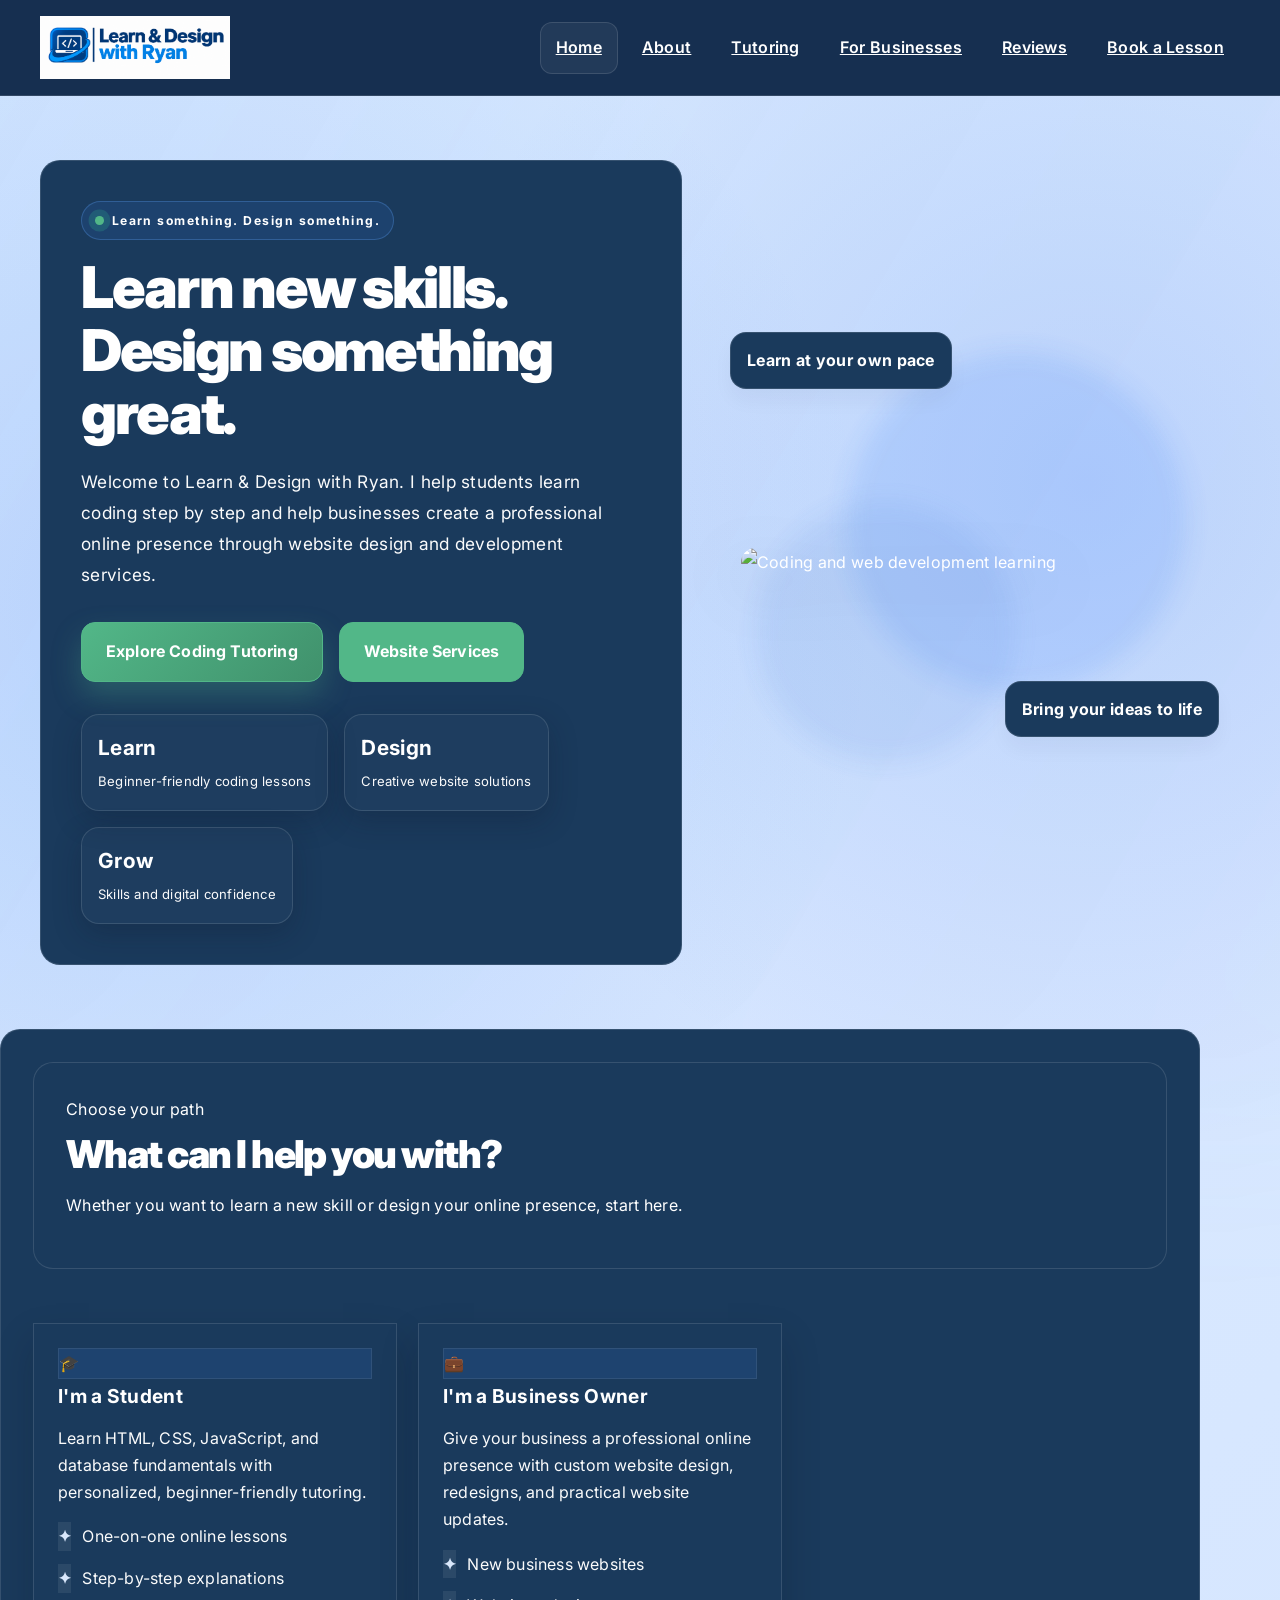
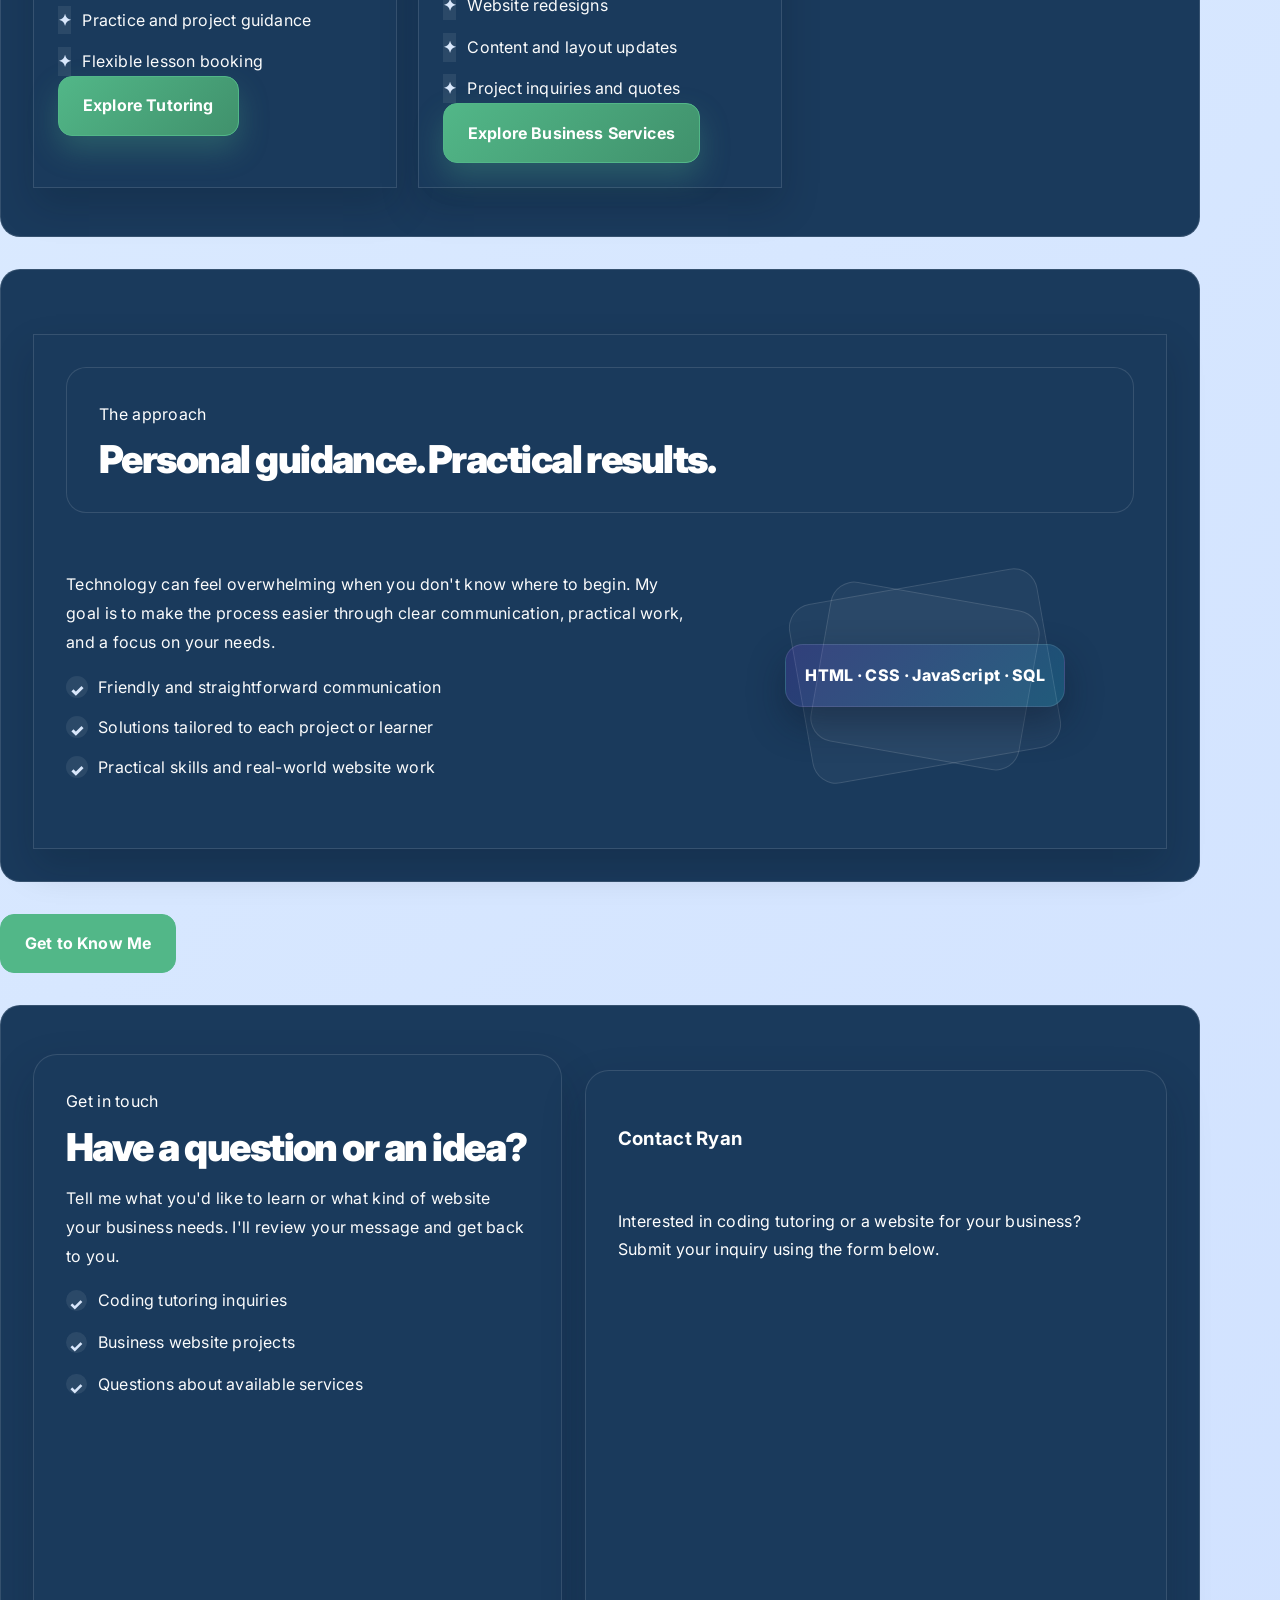
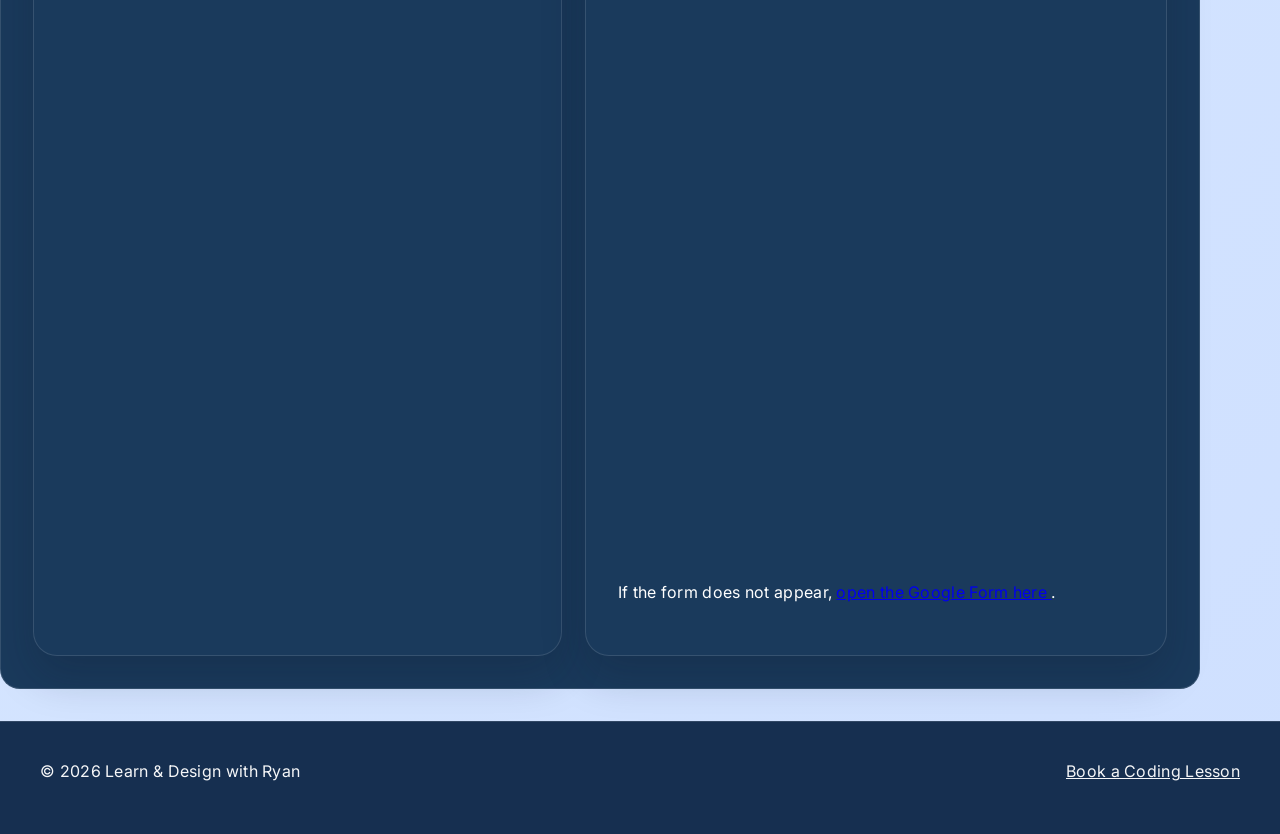
==== commit 438ae6d7: "Update Learn & Design branding" ====
--- a/index.html
+++ b/index.html
@@ -5,9 +5,9 @@
   <meta charset="UTF-8">
   <meta name="viewport" content="width=device-width, initial-scale=1.0">
   <meta name="description"
-    content="Learn coding with Ryan or get help building a website for your business. Friendly tutoring and practical web development services.">
+    content="Learn coding with Ryan or get professional website design for your business. Friendly tutoring and practical web design services.">
   <meta name="theme-color" content="#162F50">
-  <title>Learn & Build with Ryan | Coding & Web Services</title>
+  <title>Learn & Design with Ryan | Tutoring & Web Design</title>
   <link rel="stylesheet" href="style.css">
 </head>
 
@@ -17,16 +17,16 @@
 
   <header>
     <nav class="navbar container" aria-label="Main navigation">
-      <a href="index.html" class="logo-container" aria-label="Learn and Build with Ryan home">
+      <a href="index.html" class="logo-container" aria-label="Learn and Design with Ryan home">
         <img src="images/ryan-logo.png" alt="" class="logo-img">
-        <span class="logo-text">Learn & Build with Ryan</span>
+        <span class="logo-text">Learn & Design with Ryan</span>
       </a>
 
       <ul class="nav-links">
         <li><a href="index.html" class="active">Home</a></li>
+        <li><a href="about.html">About</a></li>
         <li><a href="services.html">Tutoring</a></li>
         <li><a href="business.html">For Businesses</a></li>
-        <li><a href="about.html">About</a></li>
         <li><a href="review.html">Reviews</a></li>
         <li><a href="booking.html">Book a Lesson</a></li>
       </ul>
@@ -36,17 +36,17 @@
   <main>
     <section class="hero container" aria-labelledby="hero-title">
       <div class="hero-content">
-        <div class="eyebrow">Learn something. Build something.</div>
+        <div class="eyebrow">Learn something. Design something.</div>
 
         <h1 id="hero-title">
           Learn new skills.
-          <span>Build something great.</span>
+          <span>Design something great.</span>
         </h1>
 
         <p>
-          Welcome to Learn & Build with Ryan. I help students learn coding
+          Welcome to Learn & Design with Ryan. I help students learn coding
           step by step and help businesses create a professional online
-          presence through practical web development services.
+          presence through website design and development services.
         </p>
 
         <div class="hero-actions">
@@ -60,8 +60,8 @@
             <span>Beginner-friendly coding lessons</span>
           </li>
           <li>
-            <strong>Build</strong>
-            <span>Practical website projects</span>
+            <strong>Design</strong>
+            <span>Creative website solutions</span>
           </li>
           <li>
             <strong>Grow</strong>
@@ -74,7 +74,7 @@
         <div class="orb orb-one"></div>
         <div class="orb orb-two"></div>
         <div class="floating-card card-top">Learn at your own pace</div>
-        <div class="floating-card card-bottom">Turn ideas into websites</div>
+        <div class="floating-card card-bottom">Bring your ideas to life</div>
         <img src="images/hero.png" alt="Coding and web development learning">
       </div>
     </section>
@@ -85,7 +85,7 @@
         <h2 class="section-title" id="audience-title">
           What can I help you with?
         </h2>
-        <p>Whether you want to learn a new skill or build your online presence, start here.</p>
+        <p>Whether you want to learn a new skill or design your online presence, start here.</p>
       </div>
 
       <div class="feature-grid audience-grid">
@@ -109,8 +109,8 @@
           <div class="icon" aria-hidden="true">💼</div>
           <h3>I'm a Business Owner</h3>
           <p>
-            Give your business a professional online presence with website
-            creation, redesigns, and practical website updates.
+            Give your business a professional online presence with custom website
+            design, redesigns, and practical website updates.
           </p>
           <ul class="service-list">
             <li>New business websites</li>
@@ -156,9 +156,6 @@
     <div class="hero-actions">
       <a href="about.html" class="btn secondary">Get to Know Me</a>
     </div>
-    </div>
-    </div>
-    </section>
 
     <section class="container reveal" aria-labelledby="contact-title">
       <div class="contact-grid">
@@ -209,7 +206,8 @@
 
   <footer>
     <div class="footer-inner">
-      <p>© 2026 Learn & Build with Ryan</p>
+
+      <p>© 2026 Learn & Design with Ryan</p>
       <a href="booking.html">Book a Coding Lesson</a>
     </div>
   </footer>
--- a/style.css
+++ b/style.css
@@ -1,16 +1,24 @@
 @import url('https://fonts.googleapis.com/css2?family=Inter:wght@400;500;600;700;800;900&display=swap');
 
 :root {
-  --bg: #dfeeff; /* page background light blue */
+  --bg: #dfeeff;
+  /* page background light blue */
   --bg-deep: #cfe0ff;
-  --header: #162F50; /* header/nav: dark navy */
-  --card: #1a3a5c; /* primary dark navy for all panels/cards - consistent with About page */
-  --card-strong: #0f2640; /* darker navy for accents */
-  --card-light: #2a5a8c; /* lighter navy for secondary elements */
-  --primary: #52B788; /* growth green - educational & trustworthy */
+  --header: #162F50;
+  /* header/nav: dark navy */
+  --card: #1a3a5c;
+  /* primary dark navy for all panels/cards - consistent with About page */
+  --card-strong: #0f2640;
+  /* darker navy for accents */
+  --card-light: #2a5a8c;
+  /* lighter navy for secondary elements */
+  --primary: #52B788;
+  /* growth green - educational & trustworthy */
   --primary-hover: #40916C;
-  --text: #ffffff; /* main text on dark panels */
-  --muted: #ffffff; /* secondary text - also white for readability */
+  --text: #ffffff;
+  /* main text on dark panels */
+  --muted: #ffffff;
+  /* secondary text - also white for readability */
   --border: rgba(255, 255, 255, 0.12);
   --success: #52B788;
   --warning: #f0c36a;
@@ -44,25 +52,44 @@
   content: "";
   position: fixed;
   inset: -30%;
-  background: linear-gradient(120deg, rgba(59,130,246,0.08), rgba(37,99,235,0.04), rgba(255,255,255,0.02));
+  background: linear-gradient(120deg, rgba(59, 130, 246, 0.08), rgba(37, 99, 235, 0.04), rgba(255, 255, 255, 0.02));
   filter: blur(80px);
   pointer-events: none;
   animation: drift 20s ease-in-out infinite alternate;
 }
 
 @keyframes drift {
-  0% { transform: rotate(0deg) scale(1); }
-  100% { transform: rotate(8deg) scale(1.08); }
+  0% {
+    transform: rotate(0deg) scale(1);
+  }
+
+  100% {
+    transform: rotate(8deg) scale(1.08);
+  }
 }
 
 @keyframes float {
-  0%, 100% { transform: translateY(0px); }
-  50% { transform: translateY(-14px); }
+
+  0%,
+  100% {
+    transform: translateY(0px);
+  }
+
+  50% {
+    transform: translateY(-14px);
+  }
 }
 
 @keyframes pulseGlow {
-  0%, 100% { box-shadow: 0 0 0 0 rgba(124, 58, 237, 0.25); }
-  50% { box-shadow: 0 0 25px 8px rgba(124, 58, 237, 0.18); }
+
+  0%,
+  100% {
+    box-shadow: 0 0 0 0 rgba(124, 58, 237, 0.25);
+  }
+
+  50% {
+    box-shadow: 0 0 25px 8px rgba(124, 58, 237, 0.18);
+  }
 }
 
 @keyframes revealUp {
@@ -70,6 +97,7 @@
     opacity: 0;
     transform: translateY(28px);
   }
+
   100% {
     opacity: 1;
     transform: translateY(0);
@@ -116,16 +144,17 @@
 }
 
 .logo-img {
-  width: 64px;
-  height: 64px;
-  object-fit: cover;
-  border-radius: 18px;
-  border: 1px solid rgba(255, 255, 255, 0.12);
-  box-shadow: 0 10px 22px rgba(38, 78, 199, 0.08);
-  background: rgba(255, 255, 255, 0.08);
+  width: 190px;
+  height: auto;
+  object-fit: contain;
+  border-radius: 0;
+  border: none;
+  box-shadow: none;
+  background: transparent;
 }
 
 .logo-text {
+  display: none;
   margin: 0;
   font-size: clamp(1.1rem, 1.2vw, 1.75rem);
   font-weight: 800;
@@ -741,17 +770,25 @@
   z-index: 0;
   opacity: 0.32;
   background-image:
-    radial-gradient(circle at 10% 20%, rgba(255,255,255,0.28) 0 1px, transparent 1.5px),
+    radial-gradient(circle at 10% 20%, rgba(255, 255, 255, 0.28) 0 1px, transparent 1.5px),
     radial-gradient(circle at 30% 70%, rgba(131, 178, 255, 0.2) 0 1.2px, transparent 2px),
-    radial-gradient(circle at 75% 40%, rgba(255,255,255,0.2) 0 1.2px, transparent 2px),
-    radial-gradient(circle at 60% 80%, rgba(255,255,255,0.18) 0 1px, transparent 1.8px);
+    radial-gradient(circle at 75% 40%, rgba(255, 255, 255, 0.2) 0 1.2px, transparent 2px),
+    radial-gradient(circle at 60% 80%, rgba(255, 255, 255, 0.18) 0 1px, transparent 1.8px);
   animation: particleDrift 22s linear infinite;
 }
 
 @keyframes particleDrift {
-  0% { transform: translateY(0) translateX(0); }
-  50% { transform: translateY(14px) translateX(-10px); }
-  100% { transform: translateY(0) translateX(0); }
+  0% {
+    transform: translateY(0) translateX(0);
+  }
+
+  50% {
+    transform: translateY(14px) translateX(-10px);
+  }
+
+  100% {
+    transform: translateY(0) translateX(0);
+  }
 }
 
 .pricing-grid {
@@ -946,7 +983,7 @@
 
 input::placeholder,
 textarea::placeholder {
-  color: rgba(248,250,252,0.85) !important;
+  color: rgba(248, 250, 252, 0.85) !important;
 }
 
 .trust-strip {
@@ -980,6 +1017,7 @@
 }
 
 @media (max-width: 900px) {
+
   .hero,
   .about-container,
   .dual-layout,
@@ -1189,4 +1227,4 @@
   color: #ffffff !important;
   -webkit-text-fill-color: #ffffff !important;
   background: none !important;
-}
+}
